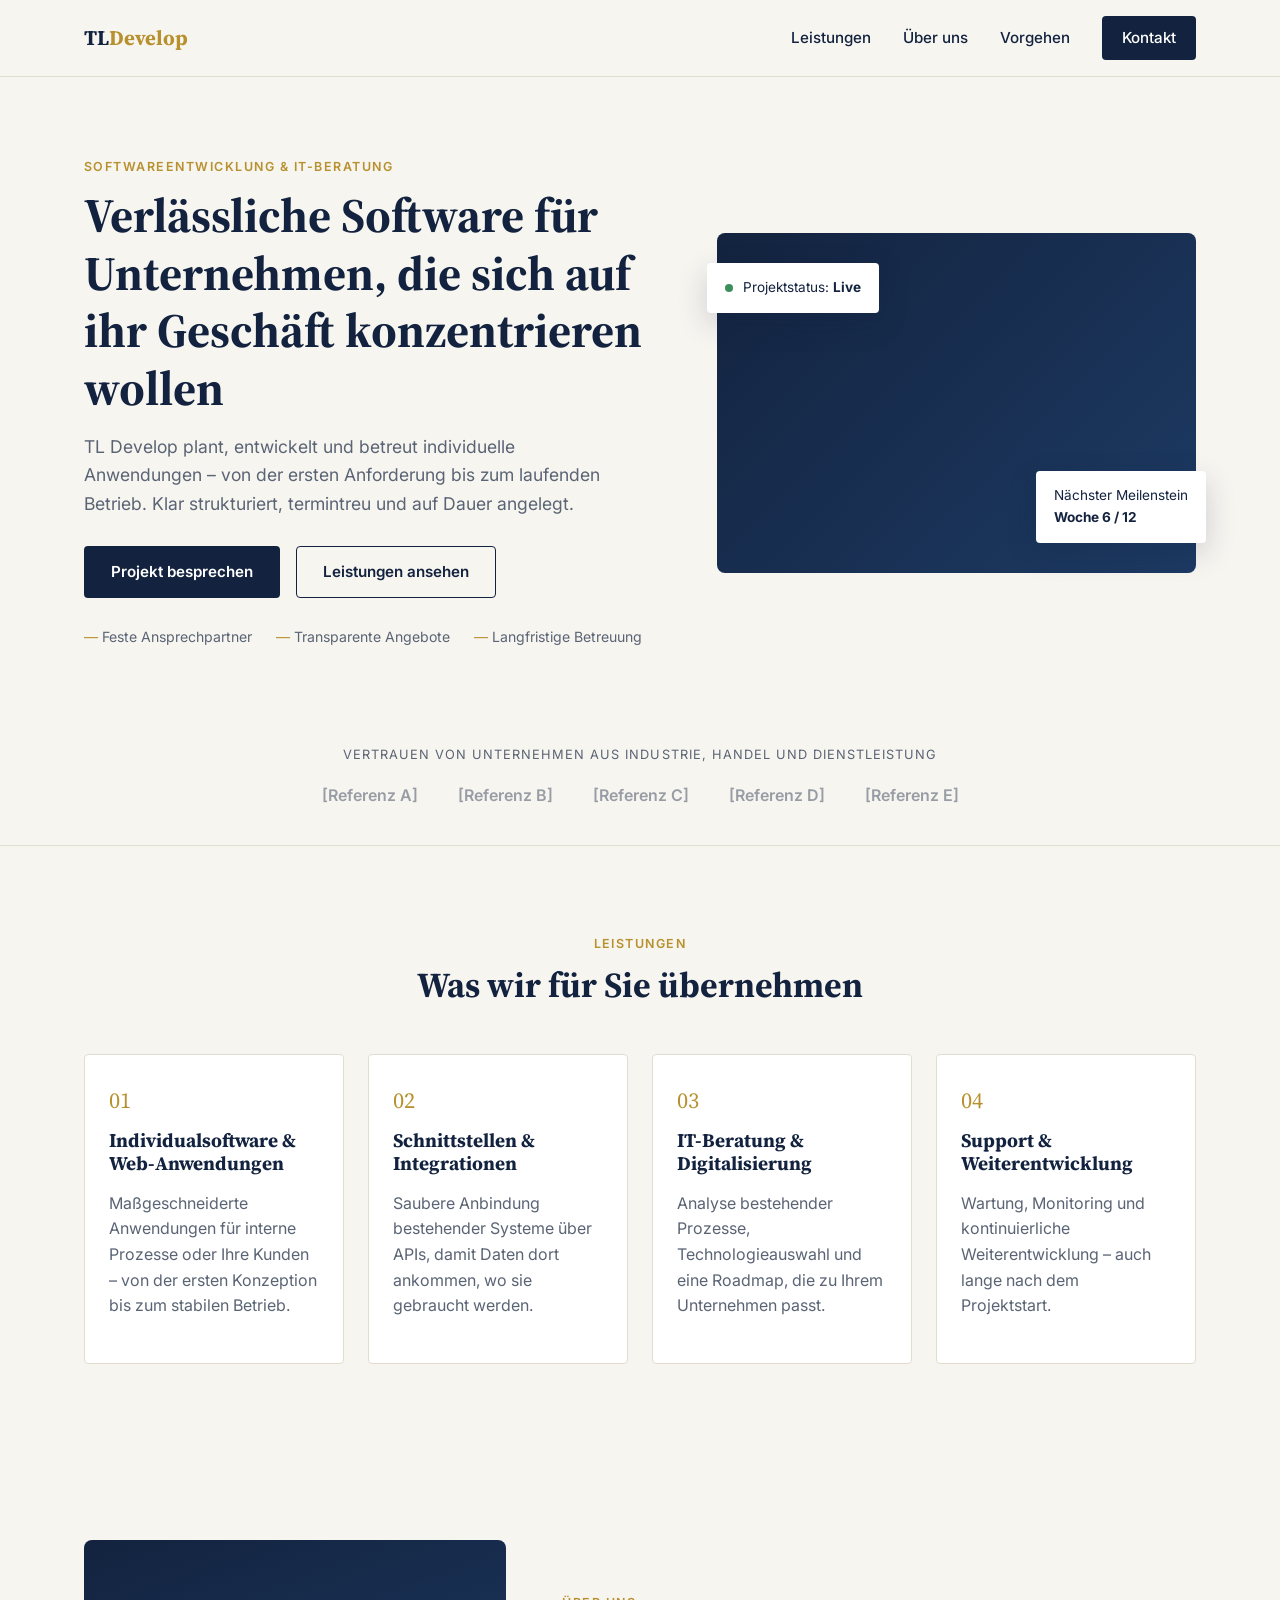
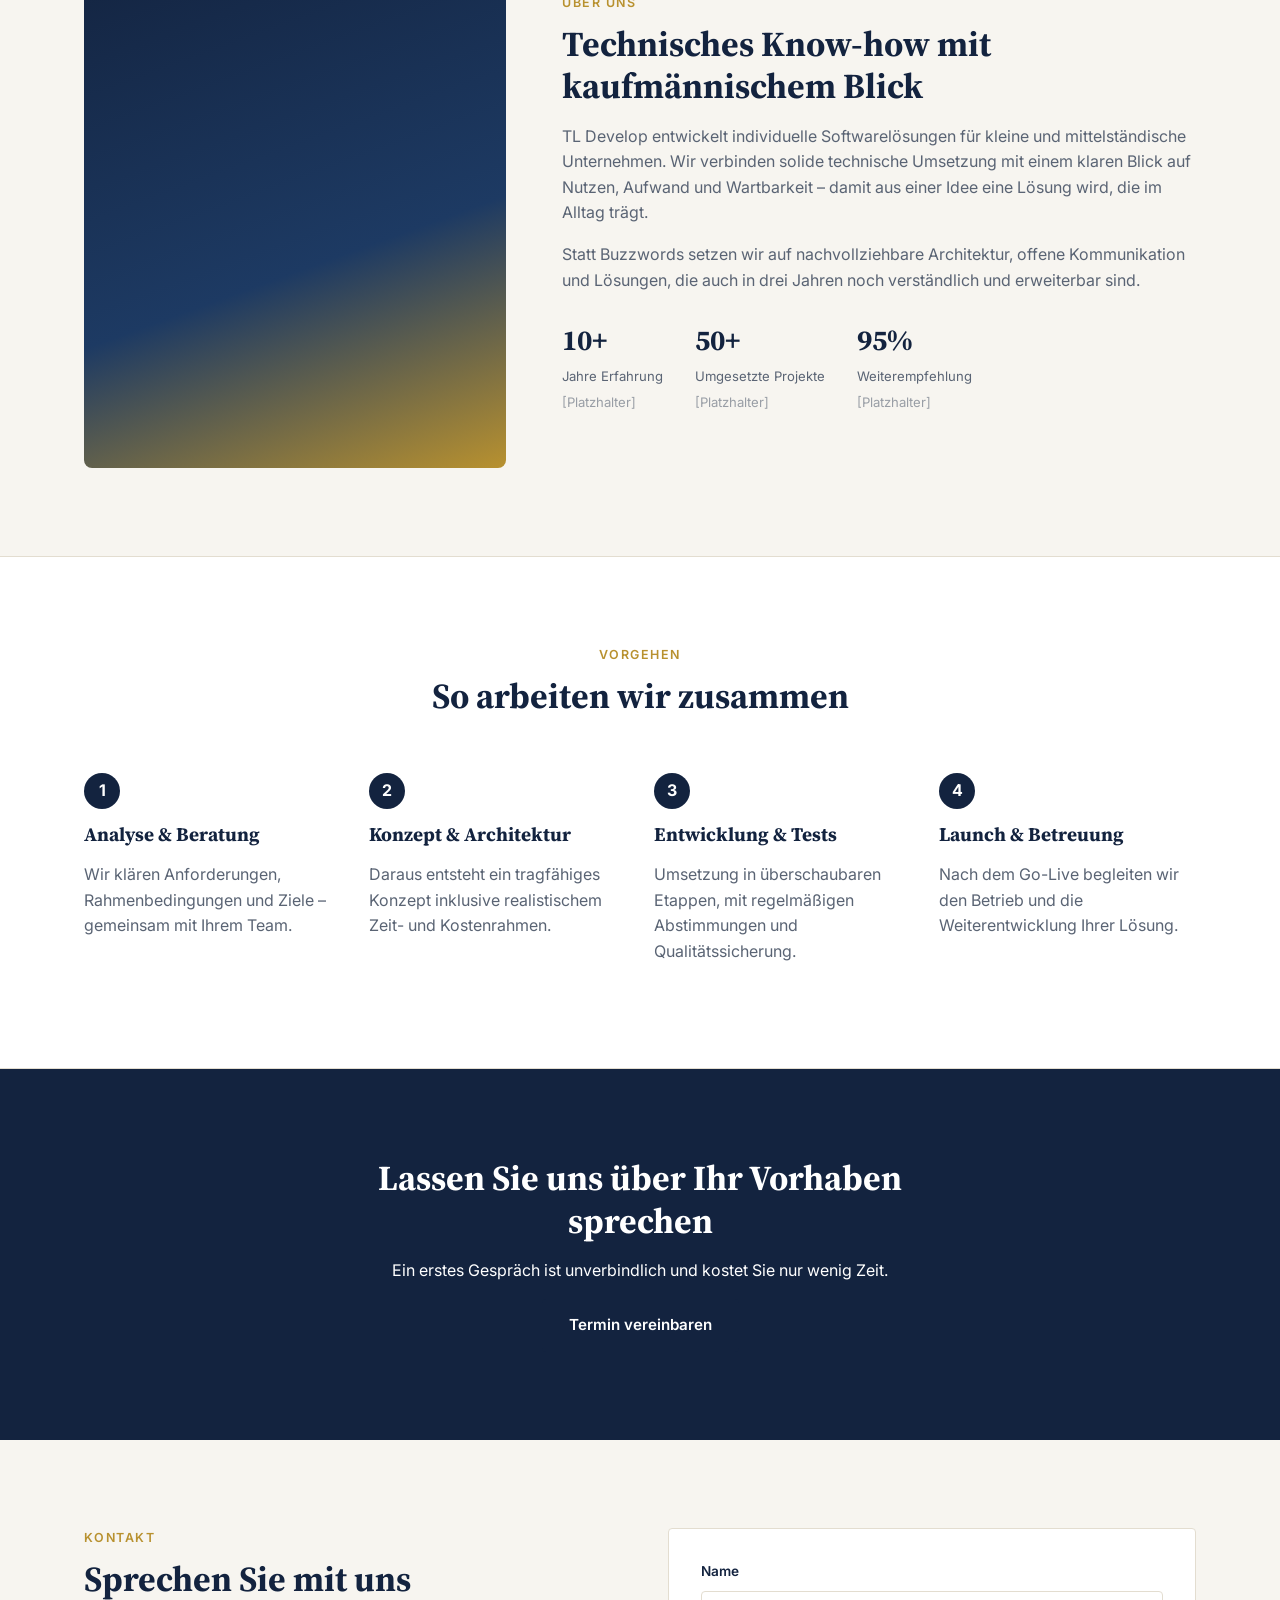
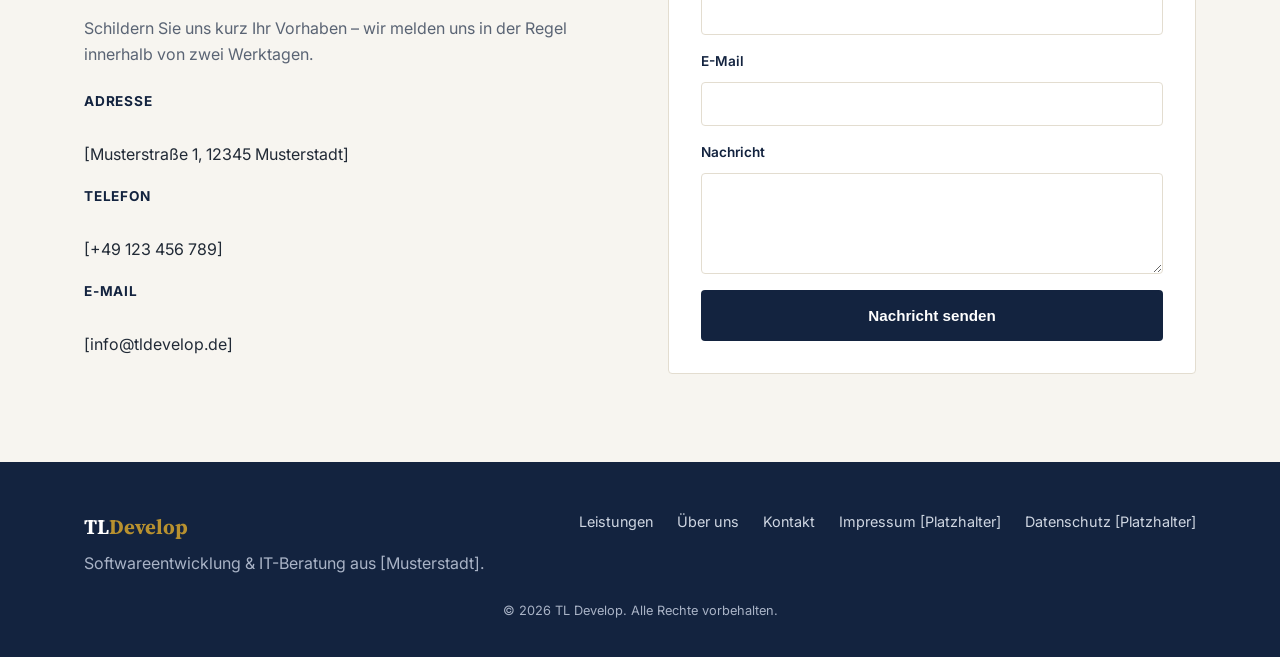
==== design-seriose-klassisch/index.html @ 39f28163 "Add two website design proposals for TL Develop Seriös-klassisch (navy/gold, serif) and modern-auffä" ====
<!DOCTYPE html>
<!-- Entwurf "Seriös-Klassisch" für TL Develop. Texte sind Platzhalter (Leistungen, Über-uns, Kontaktdaten) und vor Livegang zu prüfen/ersetzen. -->
<html lang="de">
<head>
<meta charset="UTF-8">
<meta name="viewport" content="width=device-width, initial-scale=1.0">
<title>TL Develop – Softwareentwicklung &amp; IT-Beratung</title>
<link rel="preconnect" href="https://fonts.googleapis.com">
<link rel="preconnect" href="https://fonts.gstatic.com" crossorigin>
<link href="https://fonts.googleapis.com/css2?family=Source+Serif+4:opsz,wght@8..60,400;8..60,600;8..60,700&family=Inter:wght@400;500;600;700&display=swap" rel="stylesheet">
<link rel="stylesheet" href="styles.css">
</head>
<body>

<header class="site-header">
  <div class="container header-inner">
    <a href="#top" class="logo">TL<span>Develop</span></a>
    <nav class="main-nav" id="main-nav">
      <a href="#leistungen">Leistungen</a>
      <a href="#ueber-uns">Über uns</a>
      <a href="#prozess">Vorgehen</a>
      <a href="#kontakt" class="nav-cta">Kontakt</a>
    </nav>
    <button class="nav-toggle" id="nav-toggle" aria-label="Menü öffnen" aria-expanded="false">
      <span></span><span></span><span></span>
    </button>
  </div>
</header>

<main id="top">

  <section class="hero">
    <div class="container hero-grid">
      <div class="hero-text">
        <p class="eyebrow">Softwareentwicklung &amp; IT-Beratung</p>
        <h1>Verlässliche Software für Unternehmen, die sich auf ihr Geschäft konzentrieren wollen</h1>
        <p class="lead">TL Develop plant, entwickelt und betreut individuelle Anwendungen – von der ersten Anforderung bis zum laufenden Betrieb. Klar strukturiert, termintreu und auf Dauer angelegt.</p>
        <div class="hero-actions">
          <a href="#kontakt" class="btn btn-primary">Projekt besprechen</a>
          <a href="#leistungen" class="btn btn-secondary">Leistungen ansehen</a>
        </div>
        <ul class="hero-trust">
          <li>Feste Ansprechpartner</li>
          <li>Transparente Angebote</li>
          <li>Langfristige Betreuung</li>
        </ul>
      </div>
      <div class="hero-visual" aria-hidden="true">
        <div class="hero-card card-1">
          <span class="dot"></span> Projektstatus: <strong>Live</strong>
        </div>
        <div class="hero-card card-2">
          Nächster Meilenstein<br><strong>Woche 6 / 12</strong>
        </div>
        <div class="hero-frame"></div>
      </div>
    </div>
  </section>

  <section class="logos">
    <div class="container">
      <p class="logos-label">Vertrauen von Unternehmen aus Industrie, Handel und Dienstleistung</p>
      <div class="logos-row">
        <span>[Referenz A]</span><span>[Referenz B]</span><span>[Referenz C]</span><span>[Referenz D]</span><span>[Referenz E]</span>
      </div>
    </div>
  </section>

  <section id="leistungen" class="section leistungen">
    <div class="container">
      <p class="eyebrow center">Leistungen</p>
      <h2 class="center">Was wir für Sie übernehmen</h2>
      <div class="cards leistungen-cards">
        <article class="card">
          <div class="card-index">01</div>
          <h3>Individualsoftware &amp; Web-Anwendungen</h3>
          <p>Maßgeschneiderte Anwendungen für interne Prozesse oder Ihre Kunden – von der ersten Konzeption bis zum stabilen Betrieb.</p>
        </article>
        <article class="card">
          <div class="card-index">02</div>
          <h3>Schnittstellen &amp; Integrationen</h3>
          <p>Saubere Anbindung bestehender Systeme über APIs, damit Daten dort ankommen, wo sie gebraucht werden.</p>
        </article>
        <article class="card">
          <div class="card-index">03</div>
          <h3>IT-Beratung &amp; Digitalisierung</h3>
          <p>Analyse bestehender Prozesse, Technologieauswahl und eine Roadmap, die zu Ihrem Unternehmen passt.</p>
        </article>
        <article class="card">
          <div class="card-index">04</div>
          <h3>Support &amp; Weiterentwicklung</h3>
          <p>Wartung, Monitoring und kontinuierliche Weiterentwicklung – auch lange nach dem Projektstart.</p>
        </article>
      </div>
    </div>
  </section>

  <section id="ueber-uns" class="section ueber-uns">
    <div class="container about-grid">
      <div class="about-visual" aria-hidden="true"></div>
      <div>
        <p class="eyebrow">Über uns</p>
        <h2>Technisches Know-how mit kaufmännischem Blick</h2>
        <p>TL Develop entwickelt individuelle Softwarelösungen für kleine und mittelständische Unternehmen. Wir verbinden solide technische Umsetzung mit einem klaren Blick auf Nutzen, Aufwand und Wartbarkeit – damit aus einer Idee eine Lösung wird, die im Alltag trägt.</p>
        <p>Statt Buzzwords setzen wir auf nachvollziehbare Architektur, offene Kommunikation und Lösungen, die auch in drei Jahren noch verständlich und erweiterbar sind.</p>
        <div class="stat-row">
          <div class="stat"><strong>10+</strong><span>Jahre Erfahrung <br><em>[Platzhalter]</em></span></div>
          <div class="stat"><strong>50+</strong><span>Umgesetzte Projekte <br><em>[Platzhalter]</em></span></div>
          <div class="stat"><strong>95%</strong><span>Weiterempfehlung <br><em>[Platzhalter]</em></span></div>
        </div>
      </div>
    </div>
  </section>

  <section id="prozess" class="section prozess">
    <div class="container">
      <p class="eyebrow center">Vorgehen</p>
      <h2 class="center">So arbeiten wir zusammen</h2>
      <ol class="steps">
        <li><span class="step-num">1</span><h3>Analyse &amp; Beratung</h3><p>Wir klären Anforderungen, Rahmenbedingungen und Ziele – gemeinsam mit Ihrem Team.</p></li>
        <li><span class="step-num">2</span><h3>Konzept &amp; Architektur</h3><p>Daraus entsteht ein tragfähiges Konzept inklusive realistischem Zeit- und Kostenrahmen.</p></li>
        <li><span class="step-num">3</span><h3>Entwicklung &amp; Tests</h3><p>Umsetzung in überschaubaren Etappen, mit regelmäßigen Abstimmungen und Qualitätssicherung.</p></li>
        <li><span class="step-num">4</span><h3>Launch &amp; Betreuung</h3><p>Nach dem Go-Live begleiten wir den Betrieb und die Weiterentwicklung Ihrer Lösung.</p></li>
      </ol>
    </div>
  </section>

  <section class="section cta-band">
    <div class="container cta-inner">
      <h2>Lassen Sie uns über Ihr Vorhaben sprechen</h2>
      <p>Ein erstes Gespräch ist unverbindlich und kostet Sie nur wenig Zeit.</p>
      <a href="#kontakt" class="btn btn-primary">Termin vereinbaren</a>
    </div>
  </section>

  <section id="kontakt" class="section kontakt">
    <div class="container kontakt-grid">
      <div>
        <p class="eyebrow">Kontakt</p>
        <h2>Sprechen Sie mit uns</h2>
        <p>Schildern Sie uns kurz Ihr Vorhaben – wir melden uns in der Regel innerhalb von zwei Werktagen.</p>
        <ul class="contact-list">
          <li><strong>Adresse</strong><br>[Musterstraße 1, 12345 Musterstadt]</li>
          <li><strong>Telefon</strong><br>[+49 123 456 789]</li>
          <li><strong>E-Mail</strong><br>[info@tldevelop.de]</li>
        </ul>
      </div>
      <form class="contact-form" onsubmit="return false;">
        <label>Name
          <input type="text" name="name" required>
        </label>
        <label>E-Mail
          <input type="email" name="email" required>
        </label>
        <label>Nachricht
          <textarea name="message" rows="4" required></textarea>
        </label>
        <button type="submit" class="btn btn-primary">Nachricht senden</button>
      </form>
    </div>
  </section>

</main>

<footer class="site-footer">
  <div class="container footer-inner">
    <div>
      <a href="#top" class="logo">TL<span>Develop</span></a>
      <p>Softwareentwicklung &amp; IT-Beratung aus [Musterstadt].</p>
    </div>
    <div class="footer-links">
      <a href="#leistungen">Leistungen</a>
      <a href="#ueber-uns">Über uns</a>
      <a href="#kontakt">Kontakt</a>
      <a href="#">Impressum [Platzhalter]</a>
      <a href="#">Datenschutz [Platzhalter]</a>
    </div>
  </div>
  <p class="copyright">© 2026 TL Develop. Alle Rechte vorbehalten.</p>
</footer>

<script>
  const navToggle = document.getElementById('nav-toggle');
  const nav = document.getElementById('main-nav');
  navToggle.addEventListener('click', () => {
    const open = nav.classList.toggle('open');
    navToggle.setAttribute('aria-expanded', open);
  });
</script>
</body>
</html>
---- design-seriose-klassisch/styles.css ----
:root {
  --navy: #13233f;
  --navy-light: #1d3a63;
  --gold: #b8912f;
  --bg: #f7f5f0;
  --bg-alt: #ffffff;
  --text: #212a36;
  --text-muted: #5a6474;
  --border: #e3ddd0;
  --radius: 4px;
  --serif: "Source Serif 4", Georgia, serif;
  --sans: "Inter", system-ui, -apple-system, Segoe UI, Roboto, sans-serif;
}

* { box-sizing: border-box; }
html { scroll-behavior: smooth; }
body {
  margin: 0;
  font-family: var(--sans);
  color: var(--text);
  background: var(--bg);
  line-height: 1.6;
}

.container {
  max-width: 1160px;
  margin: 0 auto;
  padding: 0 24px;
}

h1, h2, h3 {
  font-family: var(--serif);
  color: var(--navy);
  margin: 0 0 16px;
  line-height: 1.2;
}
h1 { font-size: clamp(2rem, 4vw, 3rem); }
h2 { font-size: clamp(1.6rem, 3vw, 2.2rem); }
h3 { font-size: 1.2rem; }
p { color: var(--text-muted); margin: 0 0 16px; }

.eyebrow {
  font-family: var(--sans);
  text-transform: uppercase;
  letter-spacing: 0.12em;
  font-size: 0.78rem;
  font-weight: 600;
  color: var(--gold);
  margin-bottom: 10px;
}
.center { text-align: center; }
.section { padding: 88px 0; }

/* Header */
.site-header {
  position: sticky;
  top: 0;
  background: rgba(247, 245, 240, 0.92);
  backdrop-filter: blur(6px);
  border-bottom: 1px solid var(--border);
  z-index: 100;
}
.header-inner {
  display: flex;
  align-items: center;
  justify-content: space-between;
  height: 76px;
}
.logo {
  font-family: var(--serif);
  font-weight: 700;
  font-size: 1.3rem;
  color: var(--navy);
  text-decoration: none;
}
.logo span { color: var(--gold); }

.main-nav {
  display: flex;
  align-items: center;
  gap: 32px;
}
.main-nav a {
  color: var(--navy);
  text-decoration: none;
  font-weight: 500;
  font-size: 0.95rem;
}
.main-nav a:hover { color: var(--gold); }
.nav-cta {
  background: var(--navy);
  color: #fff !important;
  padding: 10px 20px;
  border-radius: var(--radius);
}
.nav-cta:hover { background: var(--navy-light); color: #fff !important; }

.nav-toggle {
  display: none;
  flex-direction: column;
  gap: 5px;
  background: none;
  border: none;
  cursor: pointer;
  padding: 8px;
}
.nav-toggle span {
  width: 22px;
  height: 2px;
  background: var(--navy);
  display: block;
}

/* Hero */
.hero { padding: 80px 0 60px; }
.hero-grid {
  display: grid;
  grid-template-columns: 1.1fr 0.9fr;
  gap: 48px;
  align-items: center;
}
.lead { font-size: 1.1rem; max-width: 520px; }
.hero-actions { display: flex; gap: 16px; margin: 28px 0; flex-wrap: wrap; }
.btn {
  display: inline-block;
  padding: 13px 26px;
  border-radius: var(--radius);
  font-weight: 600;
  text-decoration: none;
  font-size: 0.95rem;
  border: 1px solid transparent;
  transition: background 0.2s, color 0.2s, border-color 0.2s;
}
.btn-primary { background: var(--navy); color: #fff; }
.btn-primary:hover { background: var(--navy-light); }
.btn-secondary { background: transparent; color: var(--navy); border-color: var(--navy); }
.btn-secondary:hover { background: var(--navy); color: #fff; }

.hero-trust {
  display: flex;
  gap: 24px;
  list-style: none;
  padding: 0;
  margin: 0;
  flex-wrap: wrap;
  color: var(--text-muted);
  font-size: 0.88rem;
}
.hero-trust li::before { content: "— "; color: var(--gold); }

.hero-visual { position: relative; height: 340px; }
.hero-frame {
  position: absolute;
  inset: 0;
  background: linear-gradient(135deg, var(--navy), var(--navy-light));
  border-radius: 8px;
}
.hero-card {
  position: absolute;
  background: #fff;
  border-radius: var(--radius);
  box-shadow: 0 10px 30px rgba(19, 35, 63, 0.18);
  padding: 14px 18px;
  font-size: 0.85rem;
  color: var(--navy);
  z-index: 2;
}
.card-1 { top: 30px; left: -10px; }
.card-2 { bottom: 30px; right: -10px; }
.dot { display: inline-block; width: 8px; height: 8px; border-radius: 50%; background: #3a8f5b; margin-right: 6px; }

/* Logos */
.logos { padding: 36px 0; border-bottom: 1px solid var(--border); }
.logos-label { text-align: center; font-size: 0.8rem; letter-spacing: 0.08em; text-transform: uppercase; color: var(--text-muted); margin-bottom: 18px; }
.logos-row { display: flex; justify-content: center; gap: 40px; flex-wrap: wrap; color: var(--text-muted); font-weight: 600; opacity: 0.6; }

/* Cards */
.cards { display: grid; grid-template-columns: repeat(4, 1fr); gap: 24px; margin-top: 48px; }
.card {
  background: var(--bg-alt);
  border: 1px solid var(--border);
  border-radius: var(--radius);
  padding: 28px 24px;
}
.card-index { font-family: var(--serif); color: var(--gold); font-size: 1.4rem; margin-bottom: 10px; }

/* About */
.about-grid { display: grid; grid-template-columns: 0.8fr 1.2fr; gap: 56px; align-items: center; }
.about-visual {
  aspect-ratio: 4/5;
  background: linear-gradient(160deg, var(--navy) 0%, var(--navy-light) 60%, var(--gold) 100%);
  border-radius: 8px;
}
.stat-row { display: flex; gap: 32px; margin-top: 24px; flex-wrap: wrap; }
.stat strong { font-family: var(--serif); font-size: 1.8rem; color: var(--navy); display: block; }
.stat span { font-size: 0.82rem; color: var(--text-muted); }
.stat em { font-style: normal; opacity: 0.6; }

/* Process */
.prozess { background: var(--bg-alt); border-top: 1px solid var(--border); border-bottom: 1px solid var(--border); }
.steps { list-style: none; padding: 0; margin: 48px 0 0; display: grid; grid-template-columns: repeat(4, 1fr); gap: 28px; }
.steps li { position: relative; padding-top: 8px; }
.step-num {
  display: inline-flex;
  align-items: center;
  justify-content: center;
  width: 36px; height: 36px;
  border-radius: 50%;
  background: var(--navy);
  color: #fff;
  font-weight: 700;
  margin-bottom: 14px;
}

/* CTA band */
.cta-band { background: var(--navy); text-align: center; }
.cta-band h2, .cta-band p { color: #fff; }
.cta-inner { max-width: 620px; }

/* Contact */
.kontakt-grid { display: grid; grid-template-columns: 1fr 1fr; gap: 56px; }
.contact-list { list-style: none; padding: 0; margin-top: 24px; display: grid; gap: 18px; }
.contact-list strong { display: block; color: var(--navy); font-size: 0.85rem; text-transform: uppercase; letter-spacing: 0.06em; margin-bottom: 4px; }
.contact-form { background: var(--bg-alt); border: 1px solid var(--border); border-radius: var(--radius); padding: 32px; display: grid; gap: 16px; }
.contact-form label { display: grid; gap: 6px; font-size: 0.85rem; color: var(--navy); font-weight: 600; }
.contact-form input, .contact-form textarea {
  font-family: var(--sans);
  padding: 10px 12px;
  border: 1px solid var(--border);
  border-radius: var(--radius);
  font-size: 0.95rem;
  resize: vertical;
}
.contact-form input:focus, .contact-form textarea:focus { outline: 2px solid var(--gold); outline-offset: 1px; }

/* Footer */
.site-footer { background: var(--navy); color: #cfd6e2; padding: 48px 0 20px; }
.footer-inner { display: flex; justify-content: space-between; flex-wrap: wrap; gap: 32px; }
.site-footer .logo { color: #fff; }
.site-footer p { color: #a9b3c6; margin-top: 8px; }
.footer-links { display: flex; gap: 24px; flex-wrap: wrap; align-items: flex-start; }
.footer-links a { color: #cfd6e2; text-decoration: none; font-size: 0.9rem; }
.footer-links a:hover { color: var(--gold); }
.copyright { text-align: center; color: #7e8aa3; font-size: 0.8rem; margin-top: 32px; }

@media (max-width: 900px) {
  .hero-grid, .about-grid, .kontakt-grid { grid-template-columns: 1fr; }
  .cards { grid-template-columns: repeat(2, 1fr); }
  .steps { grid-template-columns: repeat(2, 1fr); }
  .hero-visual { height: 220px; margin-top: 24px; }
}

@media (max-width: 680px) {
  .main-nav {
    position: absolute;
    top: 76px; left: 0; right: 0;
    background: var(--bg);
    border-bottom: 1px solid var(--border);
    flex-direction: column;
    align-items: flex-start;
    padding: 16px 24px 24px;
    gap: 16px;
    display: none;
  }
  .main-nav.open { display: flex; }
  .nav-toggle { display: flex; }
  .cards { grid-template-columns: 1fr; }
  .steps { grid-template-columns: 1fr; }
  .footer-inner { flex-direction: column; }
}
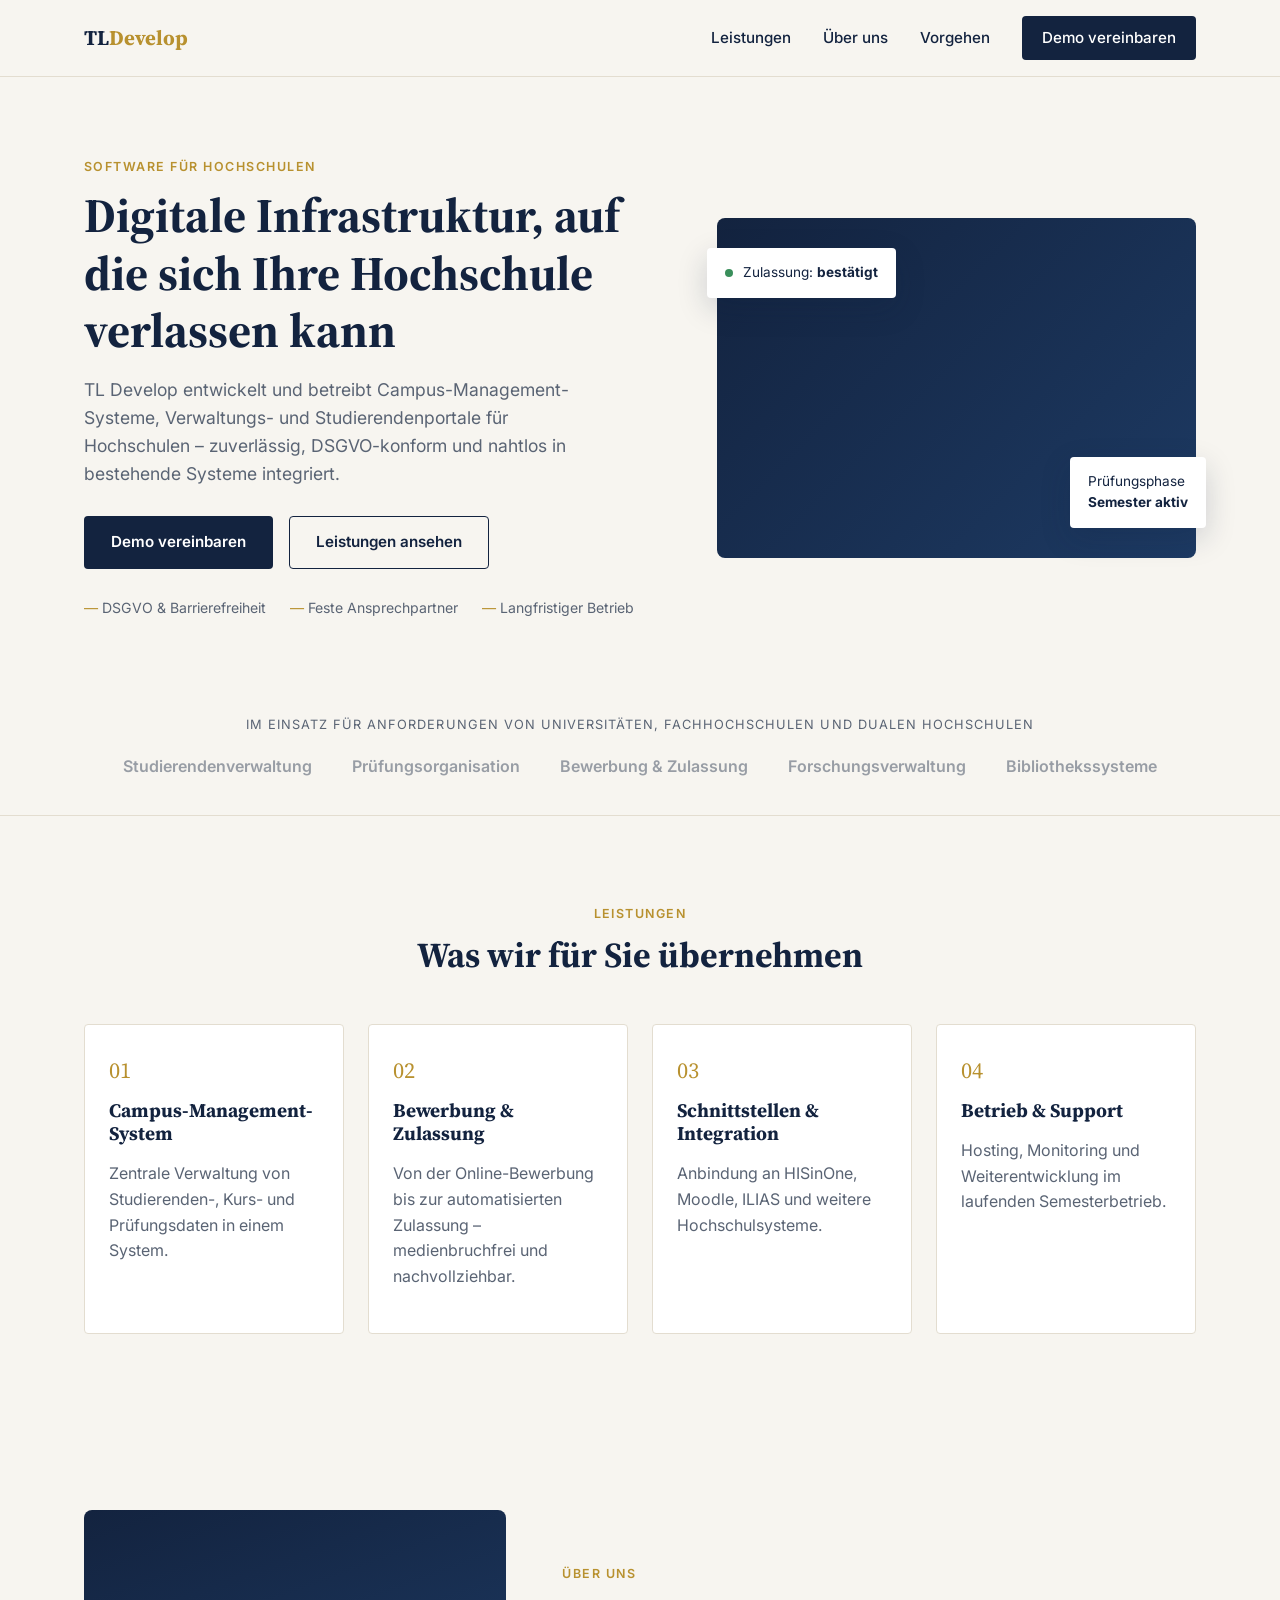
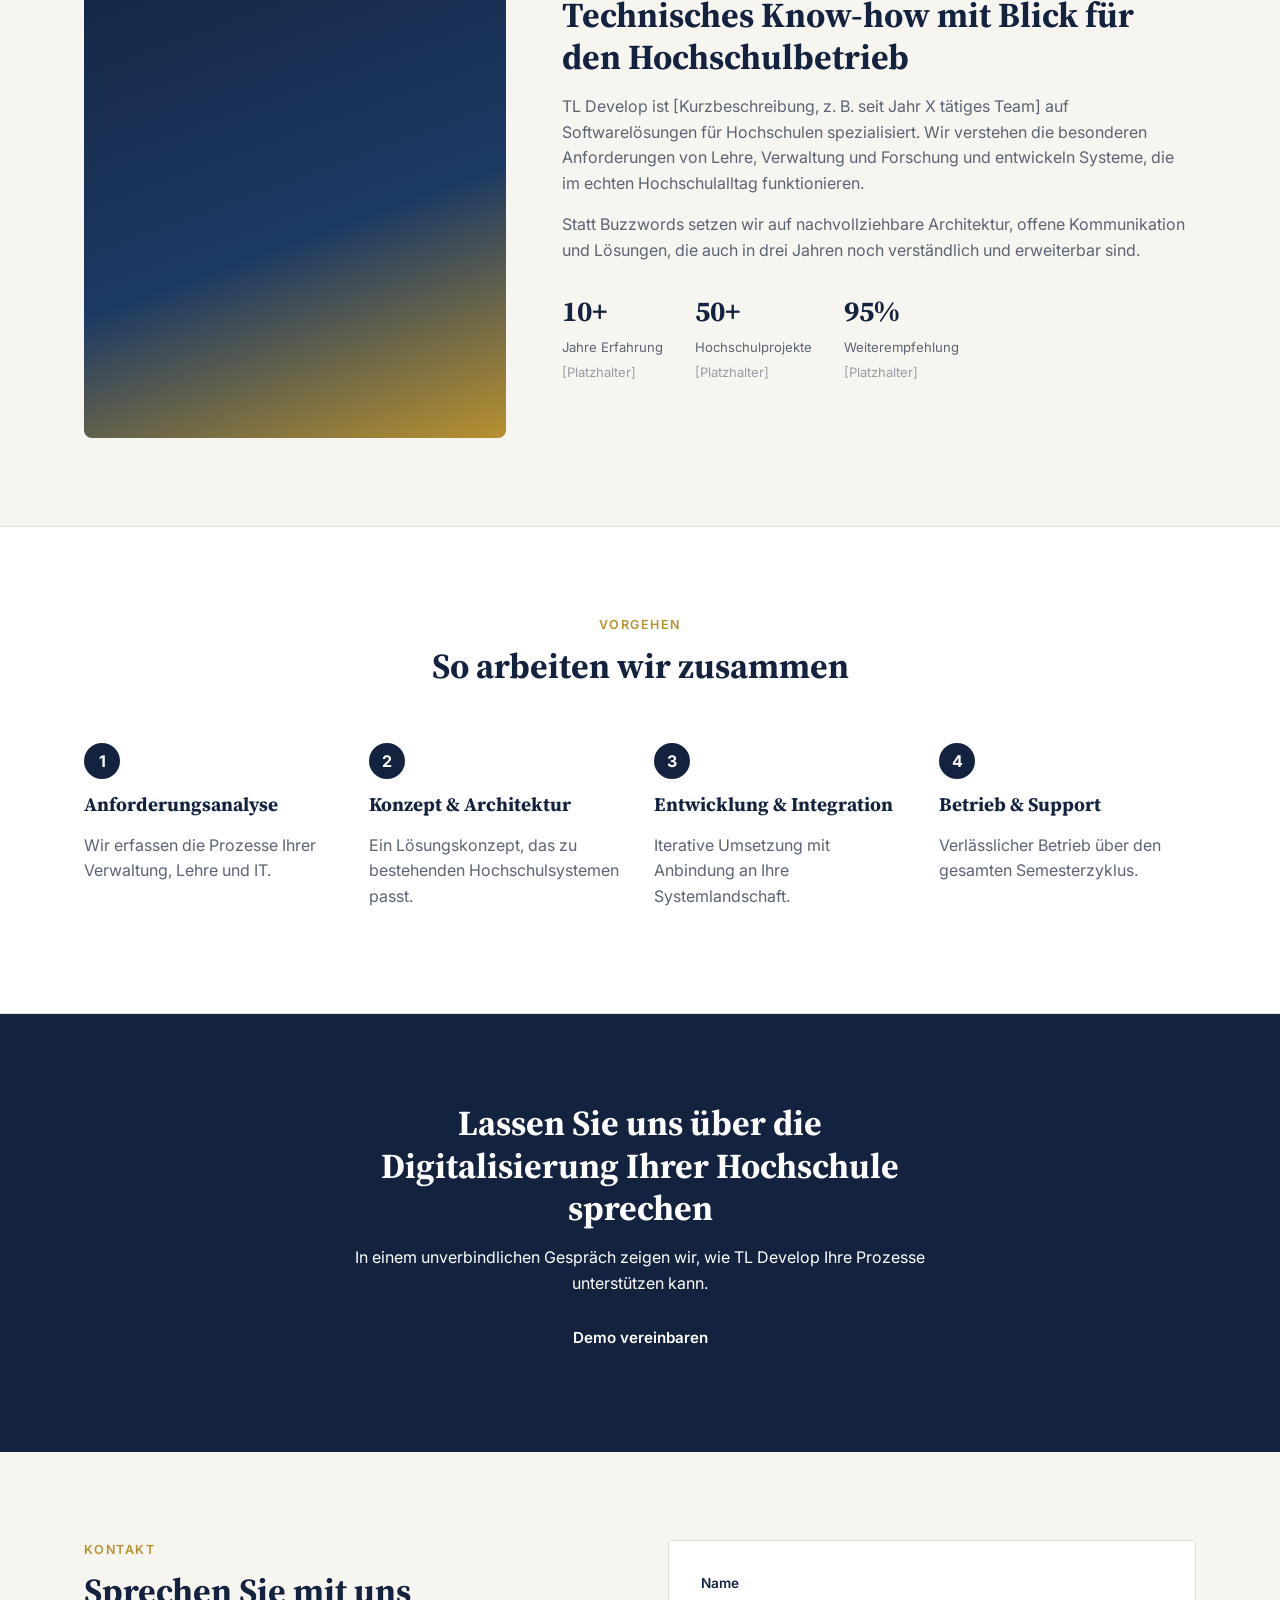
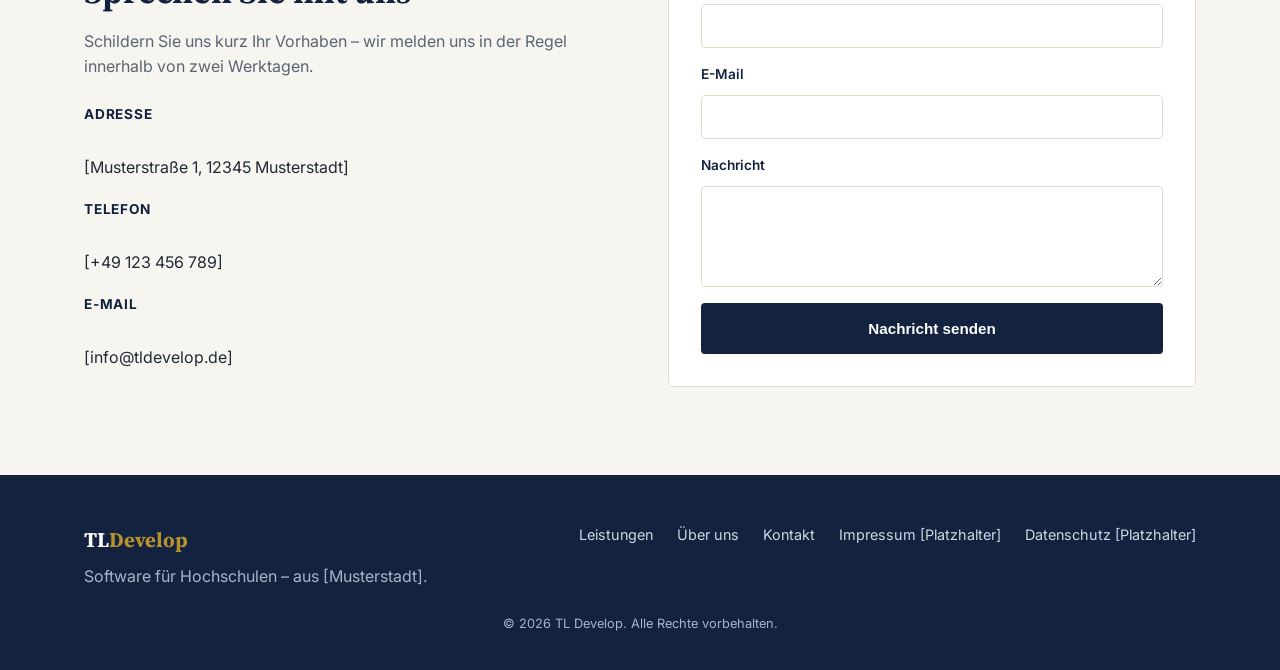
==== commit b69a2a39: "Update TL Develop designs for university software context Modern-auffällig now uses a dark petrol pa" ====
--- a/design-seriose-klassisch/index.html
+++ b/design-seriose-klassisch/index.html
@@ -4,7 +4,7 @@
 <head>
 <meta charset="UTF-8">
 <meta name="viewport" content="width=device-width, initial-scale=1.0">
-<title>TL Develop – Softwareentwicklung &amp; IT-Beratung</title>
+<title>TL Develop – Software für Hochschulen</title>
 <link rel="preconnect" href="https://fonts.googleapis.com">
 <link rel="preconnect" href="https://fonts.gstatic.com" crossorigin>
 <link href="https://fonts.googleapis.com/css2?family=Source+Serif+4:opsz,wght@8..60,400;8..60,600;8..60,700&family=Inter:wght@400;500;600;700&display=swap" rel="stylesheet">
@@ -19,7 +19,7 @@
       <a href="#leistungen">Leistungen</a>
       <a href="#ueber-uns">Über uns</a>
       <a href="#prozess">Vorgehen</a>
-      <a href="#kontakt" class="nav-cta">Kontakt</a>
+      <a href="#kontakt" class="nav-cta">Demo vereinbaren</a>
     </nav>
     <button class="nav-toggle" id="nav-toggle" aria-label="Menü öffnen" aria-expanded="false">
       <span></span><span></span><span></span>
@@ -32,25 +32,25 @@
   <section class="hero">
     <div class="container hero-grid">
       <div class="hero-text">
-        <p class="eyebrow">Softwareentwicklung &amp; IT-Beratung</p>
-        <h1>Verlässliche Software für Unternehmen, die sich auf ihr Geschäft konzentrieren wollen</h1>
-        <p class="lead">TL Develop plant, entwickelt und betreut individuelle Anwendungen – von der ersten Anforderung bis zum laufenden Betrieb. Klar strukturiert, termintreu und auf Dauer angelegt.</p>
+        <p class="eyebrow">Software für Hochschulen</p>
+        <h1>Digitale Infrastruktur, auf die sich Ihre Hochschule verlassen kann</h1>
+        <p class="lead">TL Develop entwickelt und betreibt Campus-Management-Systeme, Verwaltungs- und Studierendenportale für Hochschulen – zuverlässig, DSGVO-konform und nahtlos in bestehende Systeme integriert.</p>
         <div class="hero-actions">
-          <a href="#kontakt" class="btn btn-primary">Projekt besprechen</a>
+          <a href="#kontakt" class="btn btn-primary">Demo vereinbaren</a>
           <a href="#leistungen" class="btn btn-secondary">Leistungen ansehen</a>
         </div>
         <ul class="hero-trust">
+          <li>DSGVO &amp; Barrierefreiheit</li>
           <li>Feste Ansprechpartner</li>
-          <li>Transparente Angebote</li>
-          <li>Langfristige Betreuung</li>
+          <li>Langfristiger Betrieb</li>
         </ul>
       </div>
       <div class="hero-visual" aria-hidden="true">
         <div class="hero-card card-1">
-          <span class="dot"></span> Projektstatus: <strong>Live</strong>
+          <span class="dot"></span> Zulassung: <strong>bestätigt</strong>
         </div>
         <div class="hero-card card-2">
-          Nächster Meilenstein<br><strong>Woche 6 / 12</strong>
+          Prüfungsphase<br><strong>Semester aktiv</strong>
         </div>
         <div class="hero-frame"></div>
       </div>
@@ -59,9 +59,9 @@
 
   <section class="logos">
     <div class="container">
-      <p class="logos-label">Vertrauen von Unternehmen aus Industrie, Handel und Dienstleistung</p>
+      <p class="logos-label">Im Einsatz für Anforderungen von Universitäten, Fachhochschulen und dualen Hochschulen</p>
       <div class="logos-row">
-        <span>[Referenz A]</span><span>[Referenz B]</span><span>[Referenz C]</span><span>[Referenz D]</span><span>[Referenz E]</span>
+        <span>Studierendenverwaltung</span><span>Prüfungsorganisation</span><span>Bewerbung &amp; Zulassung</span><span>Forschungsverwaltung</span><span>Bibliothekssysteme</span>
       </div>
     </div>
   </section>
@@ -73,23 +73,23 @@
       <div class="cards leistungen-cards">
         <article class="card">
           <div class="card-index">01</div>
-          <h3>Individualsoftware &amp; Web-Anwendungen</h3>
-          <p>Maßgeschneiderte Anwendungen für interne Prozesse oder Ihre Kunden – von der ersten Konzeption bis zum stabilen Betrieb.</p>
+          <h3>Campus-Management-System</h3>
+          <p>Zentrale Verwaltung von Studierenden-, Kurs- und Prüfungsdaten in einem System.</p>
         </article>
         <article class="card">
           <div class="card-index">02</div>
-          <h3>Schnittstellen &amp; Integrationen</h3>
-          <p>Saubere Anbindung bestehender Systeme über APIs, damit Daten dort ankommen, wo sie gebraucht werden.</p>
+          <h3>Bewerbung &amp; Zulassung</h3>
+          <p>Von der Online-Bewerbung bis zur automatisierten Zulassung – medienbruchfrei und nachvollziehbar.</p>
         </article>
         <article class="card">
           <div class="card-index">03</div>
-          <h3>IT-Beratung &amp; Digitalisierung</h3>
-          <p>Analyse bestehender Prozesse, Technologieauswahl und eine Roadmap, die zu Ihrem Unternehmen passt.</p>
+          <h3>Schnittstellen &amp; Integration</h3>
+          <p>Anbindung an HISinOne, Moodle, ILIAS und weitere Hochschulsysteme.</p>
         </article>
         <article class="card">
           <div class="card-index">04</div>
-          <h3>Support &amp; Weiterentwicklung</h3>
-          <p>Wartung, Monitoring und kontinuierliche Weiterentwicklung – auch lange nach dem Projektstart.</p>
+          <h3>Betrieb &amp; Support</h3>
+          <p>Hosting, Monitoring und Weiterentwicklung im laufenden Semesterbetrieb.</p>
         </article>
       </div>
     </div>
@@ -100,12 +100,12 @@
       <div class="about-visual" aria-hidden="true"></div>
       <div>
         <p class="eyebrow">Über uns</p>
-        <h2>Technisches Know-how mit kaufmännischem Blick</h2>
-        <p>TL Develop entwickelt individuelle Softwarelösungen für kleine und mittelständische Unternehmen. Wir verbinden solide technische Umsetzung mit einem klaren Blick auf Nutzen, Aufwand und Wartbarkeit – damit aus einer Idee eine Lösung wird, die im Alltag trägt.</p>
+        <h2>Technisches Know-how mit Blick für den Hochschulbetrieb</h2>
+        <p>TL Develop ist [Kurzbeschreibung, z. B. seit Jahr X tätiges Team] auf Softwarelösungen für Hochschulen spezialisiert. Wir verstehen die besonderen Anforderungen von Lehre, Verwaltung und Forschung und entwickeln Systeme, die im echten Hochschulalltag funktionieren.</p>
         <p>Statt Buzzwords setzen wir auf nachvollziehbare Architektur, offene Kommunikation und Lösungen, die auch in drei Jahren noch verständlich und erweiterbar sind.</p>
         <div class="stat-row">
           <div class="stat"><strong>10+</strong><span>Jahre Erfahrung <br><em>[Platzhalter]</em></span></div>
-          <div class="stat"><strong>50+</strong><span>Umgesetzte Projekte <br><em>[Platzhalter]</em></span></div>
+          <div class="stat"><strong>50+</strong><span>Hochschulprojekte <br><em>[Platzhalter]</em></span></div>
           <div class="stat"><strong>95%</strong><span>Weiterempfehlung <br><em>[Platzhalter]</em></span></div>
         </div>
       </div>
@@ -117,19 +117,19 @@
       <p class="eyebrow center">Vorgehen</p>
       <h2 class="center">So arbeiten wir zusammen</h2>
       <ol class="steps">
-        <li><span class="step-num">1</span><h3>Analyse &amp; Beratung</h3><p>Wir klären Anforderungen, Rahmenbedingungen und Ziele – gemeinsam mit Ihrem Team.</p></li>
-        <li><span class="step-num">2</span><h3>Konzept &amp; Architektur</h3><p>Daraus entsteht ein tragfähiges Konzept inklusive realistischem Zeit- und Kostenrahmen.</p></li>
-        <li><span class="step-num">3</span><h3>Entwicklung &amp; Tests</h3><p>Umsetzung in überschaubaren Etappen, mit regelmäßigen Abstimmungen und Qualitätssicherung.</p></li>
-        <li><span class="step-num">4</span><h3>Launch &amp; Betreuung</h3><p>Nach dem Go-Live begleiten wir den Betrieb und die Weiterentwicklung Ihrer Lösung.</p></li>
+        <li><span class="step-num">1</span><h3>Anforderungsanalyse</h3><p>Wir erfassen die Prozesse Ihrer Verwaltung, Lehre und IT.</p></li>
+        <li><span class="step-num">2</span><h3>Konzept &amp; Architektur</h3><p>Ein Lösungskonzept, das zu bestehenden Hochschulsystemen passt.</p></li>
+        <li><span class="step-num">3</span><h3>Entwicklung &amp; Integration</h3><p>Iterative Umsetzung mit Anbindung an Ihre Systemlandschaft.</p></li>
+        <li><span class="step-num">4</span><h3>Betrieb &amp; Support</h3><p>Verlässlicher Betrieb über den gesamten Semesterzyklus.</p></li>
       </ol>
     </div>
   </section>
 
   <section class="section cta-band">
     <div class="container cta-inner">
-      <h2>Lassen Sie uns über Ihr Vorhaben sprechen</h2>
-      <p>Ein erstes Gespräch ist unverbindlich und kostet Sie nur wenig Zeit.</p>
-      <a href="#kontakt" class="btn btn-primary">Termin vereinbaren</a>
+      <h2>Lassen Sie uns über die Digitalisierung Ihrer Hochschule sprechen</h2>
+      <p>In einem unverbindlichen Gespräch zeigen wir, wie TL Develop Ihre Prozesse unterstützen kann.</p>
+      <a href="#kontakt" class="btn btn-primary">Demo vereinbaren</a>
     </div>
   </section>
 
@@ -166,7 +166,7 @@
   <div class="container footer-inner">
     <div>
       <a href="#top" class="logo">TL<span>Develop</span></a>
-      <p>Softwareentwicklung &amp; IT-Beratung aus [Musterstadt].</p>
+      <p>Software für Hochschulen – aus [Musterstadt].</p>
     </div>
     <div class="footer-links">
       <a href="#leistungen">Leistungen</a>
